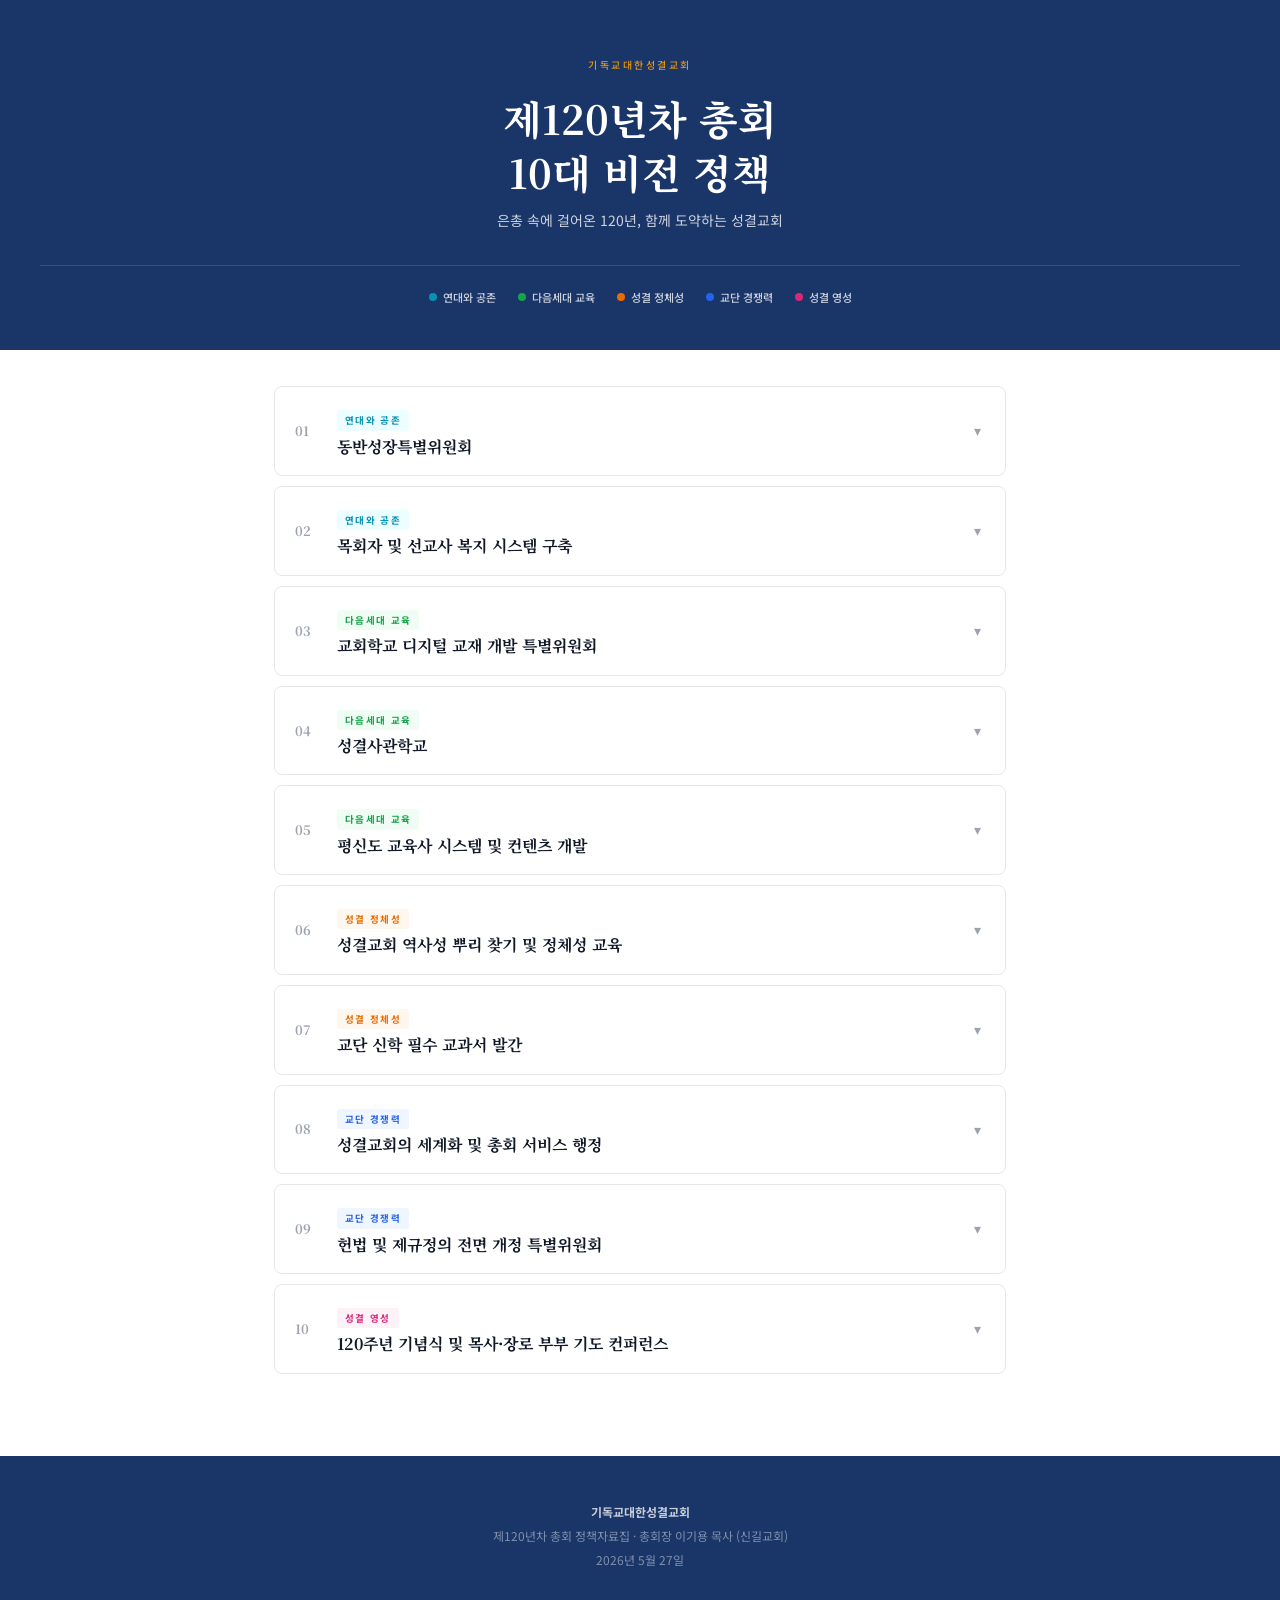
==== index.html @ c4d9ec28 "제120년차 총회 10대 정책 카드 사이트 초기 구축 - index.html: 10개 정책 아코디언 카드 메인 페이지 - policy-01~10.html: 각 정책 상세 페이지 (" ====
<!DOCTYPE html>
<html lang="ko">
<head>
  <meta charset="UTF-8">
  <meta name="viewport" content="width=device-width, initial-scale=1.0">
  <title>제120년차 총회 10대 비전 정책</title>
  <meta name="description" content="기독교대한성결교회 제120년차 총회 10대 비전 정책">
  <link rel="preconnect" href="https://fonts.googleapis.com">
  <link rel="preconnect" href="https://fonts.gstatic.com" crossorigin>
  <link rel="stylesheet" href="https://fonts.googleapis.com/css2?family=Noto+Serif+KR:wght@400;600;700&family=Noto+Sans+KR:wght@300;400;500;700&display=swap">
  <link rel="stylesheet" href="style.css">
</head>
<body>

<header class="site-hero">
  <p class="site-hero-eyebrow">기독교대한성결교회</p>
  <h1 class="site-hero-title">제120년차 총회<br>10대 비전 정책</h1>
  <p class="site-hero-sub">은총 속에 걸어온 120년, 함께 도약하는 성결교회</p>
  <div class="cat-legend">
    <span class="cat-pill"><span class="cat-dot" style="background:#0891B2"></span>연대와 공존</span>
    <span class="cat-pill"><span class="cat-dot" style="background:#16A34A"></span>다음세대 교육</span>
    <span class="cat-pill"><span class="cat-dot" style="background:#EA6C00"></span>성결 정체성</span>
    <span class="cat-pill"><span class="cat-dot" style="background:#2563EB"></span>교단 경쟁력</span>
    <span class="cat-pill"><span class="cat-dot" style="background:#DB2777"></span>성결 영성</span>
  </div>
</header>

<main class="policies-wrap">

  <details class="policy-item">
    <summary>
      <span class="policy-num">01</span>
      <div class="policy-summary-body">
        <span class="policy-cat-badge" style="background:#ECFEFF;color:#0891B2;">연대와 공존</span>
        <div class="policy-summary-title">동반성장특별위원회</div>
      </div>
      <span class="policy-chevron">▾</span>
    </summary>
    <div class="policy-detail-panel">
      <p class="policy-detail-desc">교단 창립 120주년을 맞아 120개 지교회의 리모델링·재활성화 사업을 추진합니다. 1교회당 2천만 원을 지원하고, 농·어촌 교회와의 연대 및 지속 가능한 동반 성장 생태계를 구축합니다.</p>
      <a href="policy-01.html" class="policy-detail-link" style="color:#0891B2;">전체 내용 보기 →</a>
    </div>
  </details>

  <details class="policy-item">
    <summary>
      <span class="policy-num">02</span>
      <div class="policy-summary-body">
        <span class="policy-cat-badge" style="background:#ECFEFF;color:#0891B2;">연대와 공존</span>
        <div class="policy-summary-title">목회자 및 선교사 복지 시스템 구축</div>
      </div>
      <span class="policy-chevron">▾</span>
    </summary>
    <div class="policy-detail-panel">
      <p class="policy-detail-desc">목회자 재교육 시스템 구축, 안식월 제도 법제화, 퇴직 연금 정비 등을 통해 사역자의 안정적인 목회 환경과 은퇴 보장 시스템을 구축합니다. 선교사의 사역 안전망도 함께 확충합니다.</p>
      <a href="policy-02.html" class="policy-detail-link" style="color:#0891B2;">전체 내용 보기 →</a>
    </div>
  </details>

  <details class="policy-item">
    <summary>
      <span class="policy-num">03</span>
      <div class="policy-summary-body">
        <span class="policy-cat-badge" style="background:#F0FDF4;color:#16A34A;">다음세대 교육</span>
        <div class="policy-summary-title">교회학교 디지털 교재 개발 특별위원회</div>
      </div>
      <span class="policy-chevron">▾</span>
    </summary>
    <div class="policy-detail-panel">
      <p class="policy-detail-desc">VR·AR 기술과 고품질 영상이 결합된 멀티미디어 스마트 공과 시스템을 개발하고, AI·스마트폰 기반 주 7일 신앙 교육 플랫폼을 구축합니다. 사업기간 3년으로 진행됩니다.</p>
      <a href="policy-03.html" class="policy-detail-link" style="color:#16A34A;">전체 내용 보기 →</a>
    </div>
  </details>

  <details class="policy-item">
    <summary>
      <span class="policy-num">04</span>
      <div class="policy-summary-body">
        <span class="policy-cat-badge" style="background:#F0FDF4;color:#16A34A;">다음세대 교육</span>
        <div class="policy-summary-title">성결사관학교</div>
      </div>
      <span class="policy-chevron">▾</span>
    </summary>
    <div class="policy-detail-panel">
      <p class="policy-detail-desc">청소년·청년 우수 인재를 조기 발굴하여 매년 40명씩, 10년간 400명의 교단 미래 지도자를 양성합니다. 심화 교육, 해외 연수, 멘토링을 통한 생애주기별 인재 관리 시스템을 구축합니다.</p>
      <a href="policy-04.html" class="policy-detail-link" style="color:#16A34A;">전체 내용 보기 →</a>
    </div>
  </details>

  <details class="policy-item">
    <summary>
      <span class="policy-num">05</span>
      <div class="policy-summary-body">
        <span class="policy-cat-badge" style="background:#F0FDF4;color:#16A34A;">다음세대 교육</span>
        <div class="policy-summary-title">평신도 교육사 시스템 및 컨텐츠 개발</div>
      </div>
      <span class="policy-chevron">▾</span>
    </summary>
    <div class="policy-detail-panel">
      <p class="policy-detail-desc">지방 교회 교회학교 공동화 현상에 대응해, 우수 평신도를 발굴하고 총회 인준 '평신도 교육사' 자격을 부여합니다. 신학교 입학 시 특전을 제공하여 전문 사역자로 세웁니다.</p>
      <a href="policy-05.html" class="policy-detail-link" style="color:#16A34A;">전체 내용 보기 →</a>
    </div>
  </details>

  <details class="policy-item">
    <summary>
      <span class="policy-num">06</span>
      <div class="policy-summary-body">
        <span class="policy-cat-badge" style="background:#FFF7ED;color:#EA6C00;">성결 정체성</span>
        <div class="policy-summary-title">성결교회 역사성 뿌리 찾기 및 정체성 교육</div>
      </div>
      <span class="policy-chevron">▾</span>
    </summary>
    <div class="policy-detail-panel">
      <p class="policy-detail-desc">성결 신학의 뿌리인 영국·미국·일본을 방문하여 쇼츠를 제작·보급하고, 전 성결교인을 대상으로 교단 정체성 교육 및 감상문 공모를 통해 시상합니다.</p>
      <a href="policy-06.html" class="policy-detail-link" style="color:#EA6C00;">전체 내용 보기 →</a>
    </div>
  </details>

  <details class="policy-item">
    <summary>
      <span class="policy-num">07</span>
      <div class="policy-summary-body">
        <span class="policy-cat-badge" style="background:#FFF7ED;color:#EA6C00;">성결 정체성</span>
        <div class="policy-summary-title">교단 신학 필수 교과서 발간</div>
      </div>
      <span class="policy-chevron">▾</span>
    </summary>
    <div class="policy-detail-panel">
      <p class="policy-detail-desc">구약신학 등 9개 과목의 교단 필수 신학 교과서를 발간하여 서울신학대학교와 모든 지방 신학교의 공통 교재로 사용합니다. 해외 선교지 신학교에도 번역·보급합니다.</p>
      <a href="policy-07.html" class="policy-detail-link" style="color:#EA6C00;">전체 내용 보기 →</a>
    </div>
  </details>

  <details class="policy-item">
    <summary>
      <span class="policy-num">08</span>
      <div class="policy-summary-body">
        <span class="policy-cat-badge" style="background:#EFF6FF;color:#2563EB;">교단 경쟁력</span>
        <div class="policy-summary-title">성결교회의 세계화 및 총회 서비스 행정</div>
      </div>
      <span class="policy-chevron">▾</span>
    </summary>
    <div class="policy-detail-panel">
      <p class="policy-detail-desc">사중복음 신학의 세계적 표준을 확립하고 해외 선교지 총회를 교단 행정에 편입합니다. 데이터 기반 디지털 스마트 행정과 지교회 목회 서비스 행정 시스템을 구축합니다.</p>
      <a href="policy-08.html" class="policy-detail-link" style="color:#2563EB;">전체 내용 보기 →</a>
    </div>
  </details>

  <details class="policy-item">
    <summary>
      <span class="policy-num">09</span>
      <div class="policy-summary-body">
        <span class="policy-cat-badge" style="background:#EFF6FF;color:#2563EB;">교단 경쟁력</span>
        <div class="policy-summary-title">헌법 및 제규정의 전면 개정 특별위원회</div>
      </div>
      <span class="policy-chevron">▾</span>
    </summary>
    <div class="policy-detail-panel">
      <p class="policy-detail-desc">교단 헌법과 제규정을 전면 검토·개정하여 시대 변화에 부응하는 능동적 리더십 체계를 구축합니다. 자문위원 7명, 개정위원 13명으로 구성된 특별위원회가 1년간 추진합니다.</p>
      <a href="policy-09.html" class="policy-detail-link" style="color:#2563EB;">전체 내용 보기 →</a>
    </div>
  </details>

  <details class="policy-item">
    <summary>
      <span class="policy-num">10</span>
      <div class="policy-summary-body">
        <span class="policy-cat-badge" style="background:#FDF2F8;color:#DB2777;">성결 영성</span>
        <div class="policy-summary-title">120주년 기념식 및 목사·장로 부부 기도 컨퍼런스</div>
      </div>
      <span class="policy-chevron">▾</span>
    </summary>
    <div class="policy-detail-panel">
      <p class="policy-detail-desc">2026년 10월 5~6일 신길교회에서 목사·장로 부부 기도 컨퍼런스를 개최하고, 전국 13개 지역에서 성결영성 회복 성회를 동시 진행합니다. 성결교회 본연의 뜨거운 영성 회복이 목표입니다.</p>
      <a href="policy-10.html" class="policy-detail-link" style="color:#DB2777;">전체 내용 보기 →</a>
    </div>
  </details>

</main>

<footer class="site-footer">
  <p>
    <strong>기독교대한성결교회</strong><br>
    제120년차 총회 정책자료집 · 총회장 이기용 목사 (신길교회)<br>
    2026년 5월 27일
  </p>
</footer>

</body>
</html>
---- style.css ----
/* ── TOKENS ─────────────────────────────────────── */
:root {
  color-scheme: light;
  --navy: #1A3568;
  --amber: #E8960C;
  --bg: #FFFFFF;
  --text: #111827;
  --text-muted: #4B5563;
  --text-faint: #9CA3AF;
  --border: #E5E7EB;
  --border-soft: #F3F4F6;
  --sol: #0891B2;
  --gen: #16A34A;
  --hol: #EA6C00;
  --cmp: #2563EB;
  --spr: #DB2777;
}
*, *::before, *::after { box-sizing: border-box; margin: 0; padding: 0; }
html { scroll-behavior: smooth; color-scheme: light; }
body {
  font-family: 'Noto Sans KR', 'Apple SD Gothic Neo', system-ui, sans-serif;
  background: #fff;
  color: var(--text);
  line-height: 1.7;
  font-size: 15px;
  word-break: keep-all;
  overflow-wrap: break-word;
  overflow-x: hidden;
}

/* ── INDEX: HERO ────────────────────────────────── */
.site-hero {
  background: var(--navy);
  padding: 56px 40px 44px;
  text-align: center;
}
.site-hero-eyebrow {
  font-size: 10px; font-weight: 500; letter-spacing: 0.25em;
  text-transform: uppercase; color: var(--amber); margin-bottom: 18px;
}
.site-hero-title {
  font-family: 'Noto Serif KR', serif;
  font-size: clamp(24px, 5vw, 40px); font-weight: 700;
  color: #fff; line-height: 1.35; margin-bottom: 10px;
}
.site-hero-sub {
  font-size: 14px; color: rgba(255,255,255,0.78); margin-bottom: 32px;
}
.cat-legend {
  display: flex; flex-wrap: wrap; justify-content: center; gap: 10px 22px;
  padding-top: 22px; border-top: 1px solid rgba(255,255,255,0.12);
}
.cat-pill {
  display: flex; align-items: center; gap: 6px;
  font-size: 11px; color: rgba(255,255,255,0.78); font-weight: 500;
}
.cat-dot { width: 8px; height: 8px; border-radius: 50%; flex-shrink: 0; }

/* ── INDEX: ACCORDION ───────────────────────────── */
.policies-wrap {
  max-width: 780px; margin: 0 auto; padding: 36px 24px 72px;
}
.policy-item {
  border: 1.5px solid var(--border);
  border-radius: 8px; margin-bottom: 10px;
  overflow: hidden;
  transition: box-shadow 0.15s;
}
.policy-item:hover { box-shadow: 0 2px 14px rgba(0,0,0,0.08); }
.policy-item > summary {
  list-style: none; cursor: pointer;
  display: flex; align-items: center; gap: 14px;
  padding: 18px 20px;
  user-select: none;
}
.policy-item > summary::-webkit-details-marker { display: none; }
.policy-num {
  font-family: 'Noto Serif KR', serif; font-size: 13px; font-weight: 700;
  color: var(--text-faint); min-width: 28px;
  font-variant-numeric: tabular-nums;
}
.policy-summary-body { flex: 1; min-width: 0; }
.policy-cat-badge {
  font-size: 9.5px; font-weight: 700; letter-spacing: 0.14em;
  text-transform: uppercase; padding: 2px 8px; border-radius: 3px;
  display: inline-block; margin-bottom: 5px;
}
.policy-summary-title {
  font-family: 'Noto Serif KR', serif; font-size: 16px; font-weight: 700;
  color: var(--text); line-height: 1.35;
}
.policy-chevron {
  font-size: 14px; color: var(--text-faint); flex-shrink: 0;
  transition: transform 0.2s; padding: 4px;
}
details[open] > summary .policy-chevron { transform: rotate(180deg); }
.policy-detail-panel {
  padding: 0 20px 22px 62px;
  border-top: 1px solid var(--border-soft);
}
.policy-detail-desc {
  font-size: 13.5px; color: var(--text-muted); line-height: 1.85;
  margin-bottom: 16px; padding-top: 16px;
}
.policy-detail-link {
  display: inline-flex; align-items: center; gap: 5px;
  font-size: 13px; font-weight: 700;
  text-decoration: none; padding: 8px 18px;
  border: 1.5px solid currentColor; border-radius: 4px;
  transition: background 0.15s, color 0.15s;
}
.policy-detail-link:hover { color: #fff !important; }
.policy-detail-link:hover { background: currentColor; }

/* ── POLICY PAGE: TOP BAR ───────────────────────── */
.page-topbar {
  background: var(--navy); padding: 11px 24px;
  display: flex; align-items: center; gap: 10px;
  position: sticky; top: 0; z-index: 100;
}
.back-link {
  font-size: 12.5px; color: rgba(255,255,255,0.8); text-decoration: none;
  display: flex; align-items: center; gap: 5px;
  transition: color 0.15s; font-weight: 500;
}
.back-link:hover { color: #fff; }
.back-link::before { content: '←'; font-size: 15px; }
.topbar-sep { color: rgba(255,255,255,0.25); }
.topbar-label { font-size: 12px; color: rgba(255,255,255,0.45); }

/* ── POLICY PAGE: HERO ──────────────────────────── */
.policy-page-hero {
  padding: 44px 36px 36px;
  color: #fff;
}
.policy-page-num {
  font-size: 10.5px; font-weight: 700; letter-spacing: 0.18em;
  color: rgba(255,255,255,0.6); margin-bottom: 12px;
}
.policy-page-title {
  font-family: 'Noto Serif KR', serif;
  font-size: clamp(22px, 4vw, 34px); font-weight: 700;
  line-height: 1.35; text-wrap: balance; margin-bottom: 10px;
}
.policy-page-subtitle {
  font-size: 14px; color: rgba(255,255,255,0.82); font-style: italic;
  margin-bottom: 18px;
}
.cat-tag-hero {
  font-size: 10px; font-weight: 700; letter-spacing: 0.16em;
  text-transform: uppercase; background: rgba(255,255,255,0.2);
  color: #fff; padding: 3px 10px; border-radius: 3px; display: inline-block;
}

/* ── POLICY PAGE: CONTENT ───────────────────────── */
.policy-content {
  max-width: 760px; margin: 0 auto; padding: 40px 32px 80px;
}
.policy-desc {
  font-size: 14px; color: var(--text-muted); line-height: 1.9;
  margin-bottom: 18px;
}
.content-block { margin-bottom: 28px; }
.content-block-title {
  font-size: 10.5px; font-weight: 700; letter-spacing: 0.15em;
  text-transform: uppercase; color: var(--text-faint);
  margin-bottom: 10px; padding-bottom: 8px;
  border-bottom: 1px solid var(--border-soft);
}
.num-list { list-style: none; }
.num-list li {
  display: flex; gap: 12px; font-size: 13.5px; color: var(--text-muted);
  line-height: 1.8; padding: 7px 0; border-bottom: 1px solid var(--border-soft);
}
.num-list li:last-child { border-bottom: none; }
.num-list li > span:last-child { min-width: 0; flex: 1; }
.num-n {
  font-family: 'Noto Serif KR', serif; font-size: 12px; font-weight: 700;
  opacity: 0.55; min-width: 22px; padding-top: 2px; color: currentColor;
}
.chip-list { display: flex; flex-wrap: wrap; gap: 6px; }
.chip {
  font-size: 12px; padding: 5px 12px;
  border: 1.5px solid var(--border); color: var(--text-muted);
  border-radius: 3px; background: #fff;
}
.foot-row {
  display: flex; flex-wrap: wrap; gap: 12px 28px;
  padding-top: 16px; border-top: 1px solid var(--border-soft);
  font-size: 12.5px; color: var(--text-faint); margin-top: 4px;
}
.foot-row strong { color: var(--text-muted); font-weight: 500; margin-right: 3px; }
.obj-grid {
  display: grid; grid-template-columns: repeat(3, 1fr); gap: 8px; margin-top: 4px;
}
.obj-card {
  border: 1.5px solid var(--border); padding: 14px;
  border-radius: 4px; font-size: 12.5px; color: var(--text-muted);
  line-height: 1.6; text-align: center;
}
.obj-n {
  display: block; font-family: 'Noto Serif KR', serif; font-size: 20px;
  font-weight: 700; opacity: 0.18; margin-bottom: 4px; color: currentColor;
}
.sub-box {
  border: 1.5px solid var(--border); border-top-width: 3px;
  padding: 22px 26px; margin-top: 24px;
}
.sub-box-title {
  font-size: 10.5px; font-weight: 700; letter-spacing: 0.15em;
  text-transform: uppercase; margin-bottom: 14px;
}

/* TABLE */
.tbl-wrap { overflow-x: auto; -webkit-overflow-scrolling: touch; margin-top: 8px; }
.data-tbl {
  font-size: 12.5px; border-collapse: collapse; min-width: 380px; width: 100%;
}
.data-tbl th {
  padding: 8px 12px; text-align: left; font-size: 11px; font-weight: 600;
  color: var(--text-muted); border-bottom: 1px solid var(--border); background: #F8FAFC;
}
.data-tbl td {
  padding: 7px 12px; border-bottom: 1px solid var(--border-soft); color: var(--text-muted);
}
.data-tbl td.td-em { color: var(--text); font-weight: 500; }
.data-tbl tr:last-child td { border-bottom: none; }
.data-tbl tr:nth-child(even) td { background: #FAFAFA; }

/* FOOTER */
.site-footer {
  background: var(--navy); padding: 44px 32px; text-align: center;
}
.site-footer p { font-size: 12px; color: rgba(255,255,255,0.45); line-height: 2; }
.site-footer strong { color: rgba(255,255,255,0.75); }
.policy-nav {
  display: flex; justify-content: space-between; align-items: center;
  max-width: 760px; margin: 0 auto 0; padding: 20px 32px;
  border-top: 1px solid var(--border); gap: 12px;
}
.policy-nav a {
  font-size: 13px; color: var(--text-muted); text-decoration: none;
  display: flex; align-items: center; gap: 5px; font-weight: 500;
  padding: 8px 14px; border: 1px solid var(--border); border-radius: 4px;
  transition: background 0.12s;
}
.policy-nav a:hover { background: var(--border-soft); }

/* RESPONSIVE */
@media (max-width: 600px) {
  body { font-size: 16px; }
  .site-hero { padding: 36px 20px 28px; }
  .policies-wrap { padding: 20px 14px 48px; }
  .policy-detail-panel { padding: 0 14px 18px 14px; }
  .policy-detail-desc { font-size: 14.5px; }
  .policy-page-hero { padding: 32px 20px 24px; }
  .policy-content { padding: 28px 18px 60px; }
  .policy-desc { font-size: 14.5px; }
  .num-list li { font-size: 14.5px; }
  .obj-grid { grid-template-columns: 1fr; }
  .foot-row { flex-direction: column; gap: 6px; }
  .policy-nav { padding: 16px 18px; }
  .sub-box { padding: 18px 16px; }
}
@media (max-width: 400px) {
  .policy-summary-title { font-size: 15px; }
  .policy-detail-panel { padding: 0 12px 16px 12px; }
}
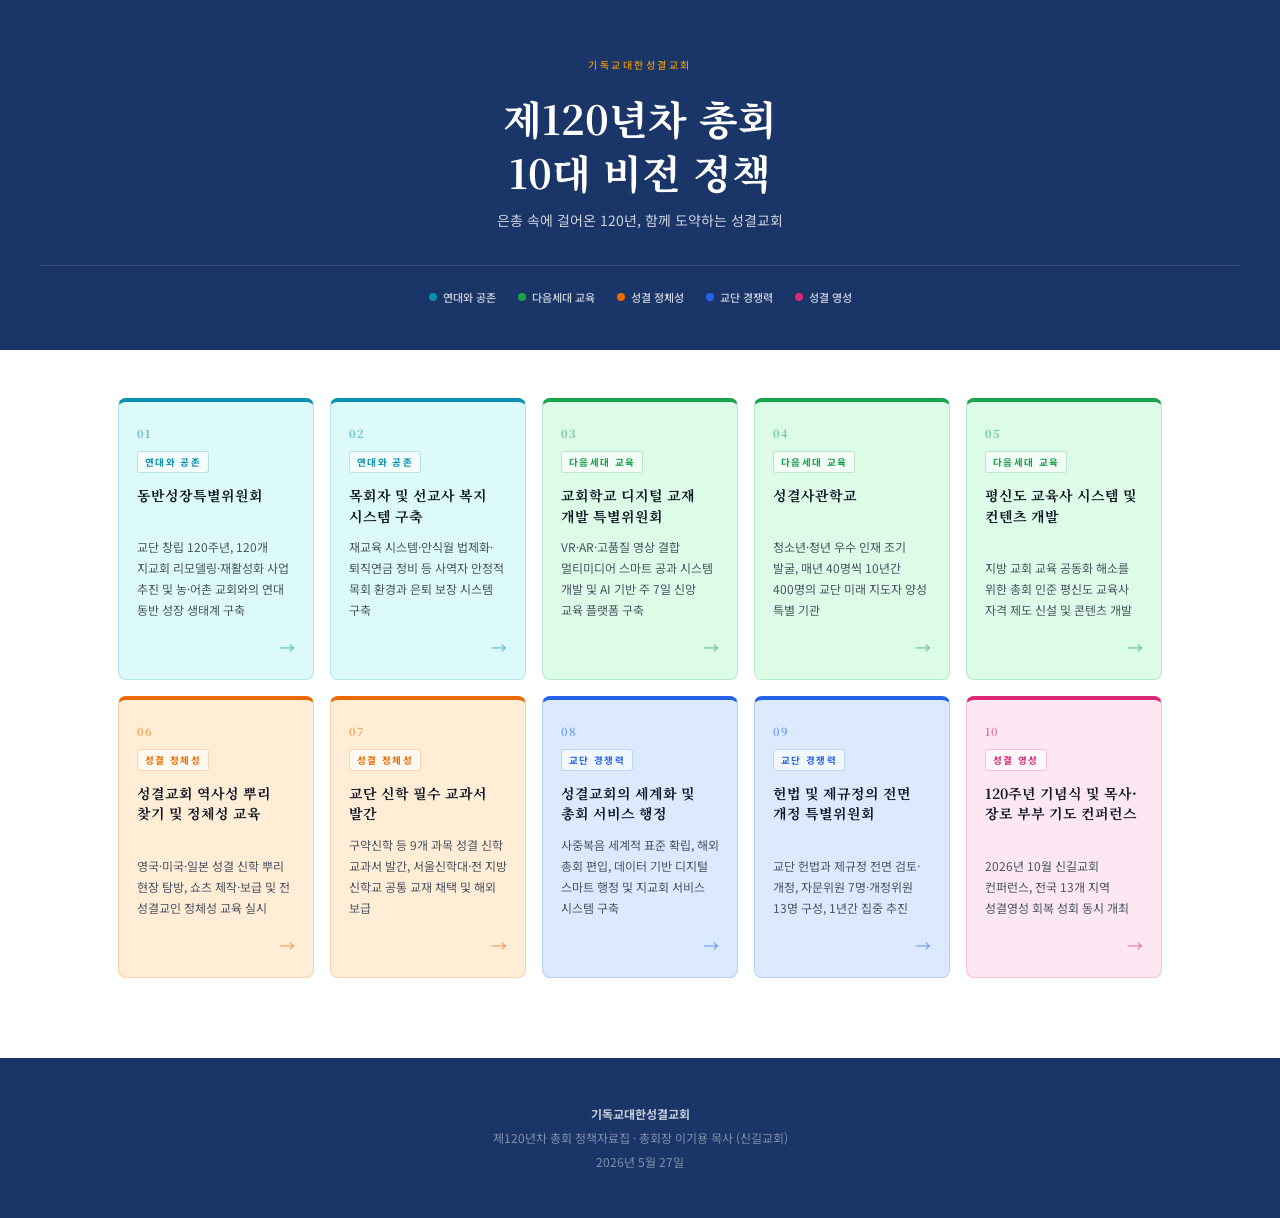
==== commit 939d1b13: "메인 페이지 레이아웃 변경: 아코디언 → 5×2 카드 그리드 - 10개 정책을 5열×2행 그리드 카드로 배치 - 카드마다 카테고리별 연한 배경색 적용 (teal/green/oran" ====
--- a/index.html
+++ b/index.html
@@ -25,158 +25,90 @@
   </div>
 </header>
 
-<main class="policies-wrap">
+<main class="cards-wrap">
+  <div class="cards-grid">
 
-  <details class="policy-item">
-    <summary>
-      <span class="policy-num">01</span>
-      <div class="policy-summary-body">
-        <span class="policy-cat-badge" style="background:#ECFEFF;color:#0891B2;">연대와 공존</span>
-        <div class="policy-summary-title">동반성장특별위원회</div>
-      </div>
-      <span class="policy-chevron">▾</span>
-    </summary>
-    <div class="policy-detail-panel">
-      <p class="policy-detail-desc">교단 창립 120주년을 맞아 120개 지교회의 리모델링·재활성화 사업을 추진합니다. 1교회당 2천만 원을 지원하고, 농·어촌 교회와의 연대 및 지속 가능한 동반 성장 생태계를 구축합니다.</p>
-      <a href="policy-01.html" class="policy-detail-link" style="color:#0891B2;">전체 내용 보기 →</a>
-    </div>
-  </details>
+    <a href="policy-01.html" class="pcard" style="--cc:#0891B2;--cb:#DCFAF9;">
+      <div class="pcard-num">01</div>
+      <span class="pcard-cat">연대와 공존</span>
+      <div class="pcard-title">동반성장특별위원회</div>
+      <p class="pcard-desc">교단 창립 120주년, 120개 지교회 리모델링·재활성화 사업 추진 및 농·어촌 교회와의 연대 동반 성장 생태계 구축</p>
+      <span class="pcard-arrow">→</span>
+    </a>
 
-  <details class="policy-item">
-    <summary>
-      <span class="policy-num">02</span>
-      <div class="policy-summary-body">
-        <span class="policy-cat-badge" style="background:#ECFEFF;color:#0891B2;">연대와 공존</span>
-        <div class="policy-summary-title">목회자 및 선교사 복지 시스템 구축</div>
-      </div>
-      <span class="policy-chevron">▾</span>
-    </summary>
-    <div class="policy-detail-panel">
-      <p class="policy-detail-desc">목회자 재교육 시스템 구축, 안식월 제도 법제화, 퇴직 연금 정비 등을 통해 사역자의 안정적인 목회 환경과 은퇴 보장 시스템을 구축합니다. 선교사의 사역 안전망도 함께 확충합니다.</p>
-      <a href="policy-02.html" class="policy-detail-link" style="color:#0891B2;">전체 내용 보기 →</a>
-    </div>
-  </details>
+    <a href="policy-02.html" class="pcard" style="--cc:#0891B2;--cb:#DCFAF9;">
+      <div class="pcard-num">02</div>
+      <span class="pcard-cat">연대와 공존</span>
+      <div class="pcard-title">목회자 및 선교사 복지 시스템 구축</div>
+      <p class="pcard-desc">재교육 시스템·안식월 법제화·퇴직연금 정비 등 사역자 안정적 목회 환경과 은퇴 보장 시스템 구축</p>
+      <span class="pcard-arrow">→</span>
+    </a>
 
-  <details class="policy-item">
-    <summary>
-      <span class="policy-num">03</span>
-      <div class="policy-summary-body">
-        <span class="policy-cat-badge" style="background:#F0FDF4;color:#16A34A;">다음세대 교육</span>
-        <div class="policy-summary-title">교회학교 디지털 교재 개발 특별위원회</div>
-      </div>
-      <span class="policy-chevron">▾</span>
-    </summary>
-    <div class="policy-detail-panel">
-      <p class="policy-detail-desc">VR·AR 기술과 고품질 영상이 결합된 멀티미디어 스마트 공과 시스템을 개발하고, AI·스마트폰 기반 주 7일 신앙 교육 플랫폼을 구축합니다. 사업기간 3년으로 진행됩니다.</p>
-      <a href="policy-03.html" class="policy-detail-link" style="color:#16A34A;">전체 내용 보기 →</a>
-    </div>
-  </details>
+    <a href="policy-03.html" class="pcard" style="--cc:#16A34A;--cb:#DCFCE7;">
+      <div class="pcard-num">03</div>
+      <span class="pcard-cat">다음세대 교육</span>
+      <div class="pcard-title">교회학교 디지털 교재 개발 특별위원회</div>
+      <p class="pcard-desc">VR·AR·고품질 영상 결합 멀티미디어 스마트 공과 시스템 개발 및 AI 기반 주 7일 신앙 교육 플랫폼 구축</p>
+      <span class="pcard-arrow">→</span>
+    </a>
 
-  <details class="policy-item">
-    <summary>
-      <span class="policy-num">04</span>
-      <div class="policy-summary-body">
-        <span class="policy-cat-badge" style="background:#F0FDF4;color:#16A34A;">다음세대 교육</span>
-        <div class="policy-summary-title">성결사관학교</div>
-      </div>
-      <span class="policy-chevron">▾</span>
-    </summary>
-    <div class="policy-detail-panel">
-      <p class="policy-detail-desc">청소년·청년 우수 인재를 조기 발굴하여 매년 40명씩, 10년간 400명의 교단 미래 지도자를 양성합니다. 심화 교육, 해외 연수, 멘토링을 통한 생애주기별 인재 관리 시스템을 구축합니다.</p>
-      <a href="policy-04.html" class="policy-detail-link" style="color:#16A34A;">전체 내용 보기 →</a>
-    </div>
-  </details>
+    <a href="policy-04.html" class="pcard" style="--cc:#16A34A;--cb:#DCFCE7;">
+      <div class="pcard-num">04</div>
+      <span class="pcard-cat">다음세대 교육</span>
+      <div class="pcard-title">성결사관학교</div>
+      <p class="pcard-desc">청소년·청년 우수 인재 조기 발굴, 매년 40명씩 10년간 400명의 교단 미래 지도자 양성 특별 기관</p>
+      <span class="pcard-arrow">→</span>
+    </a>
 
-  <details class="policy-item">
-    <summary>
-      <span class="policy-num">05</span>
-      <div class="policy-summary-body">
-        <span class="policy-cat-badge" style="background:#F0FDF4;color:#16A34A;">다음세대 교육</span>
-        <div class="policy-summary-title">평신도 교육사 시스템 및 컨텐츠 개발</div>
-      </div>
-      <span class="policy-chevron">▾</span>
-    </summary>
-    <div class="policy-detail-panel">
-      <p class="policy-detail-desc">지방 교회 교회학교 공동화 현상에 대응해, 우수 평신도를 발굴하고 총회 인준 '평신도 교육사' 자격을 부여합니다. 신학교 입학 시 특전을 제공하여 전문 사역자로 세웁니다.</p>
-      <a href="policy-05.html" class="policy-detail-link" style="color:#16A34A;">전체 내용 보기 →</a>
-    </div>
-  </details>
+    <a href="policy-05.html" class="pcard" style="--cc:#16A34A;--cb:#DCFCE7;">
+      <div class="pcard-num">05</div>
+      <span class="pcard-cat">다음세대 교육</span>
+      <div class="pcard-title">평신도 교육사 시스템 및 컨텐츠 개발</div>
+      <p class="pcard-desc">지방 교회 교육 공동화 해소를 위한 총회 인준 평신도 교육사 자격 제도 신설 및 콘텐츠 개발</p>
+      <span class="pcard-arrow">→</span>
+    </a>
 
-  <details class="policy-item">
-    <summary>
-      <span class="policy-num">06</span>
-      <div class="policy-summary-body">
-        <span class="policy-cat-badge" style="background:#FFF7ED;color:#EA6C00;">성결 정체성</span>
-        <div class="policy-summary-title">성결교회 역사성 뿌리 찾기 및 정체성 교육</div>
-      </div>
-      <span class="policy-chevron">▾</span>
-    </summary>
-    <div class="policy-detail-panel">
-      <p class="policy-detail-desc">성결 신학의 뿌리인 영국·미국·일본을 방문하여 쇼츠를 제작·보급하고, 전 성결교인을 대상으로 교단 정체성 교육 및 감상문 공모를 통해 시상합니다.</p>
-      <a href="policy-06.html" class="policy-detail-link" style="color:#EA6C00;">전체 내용 보기 →</a>
-    </div>
-  </details>
+    <a href="policy-06.html" class="pcard" style="--cc:#EA6C00;--cb:#FFEDD5;">
+      <div class="pcard-num">06</div>
+      <span class="pcard-cat">성결 정체성</span>
+      <div class="pcard-title">성결교회 역사성 뿌리 찾기 및 정체성 교육</div>
+      <p class="pcard-desc">영국·미국·일본 성결 신학 뿌리 현장 탐방, 쇼츠 제작·보급 및 전 성결교인 정체성 교육 실시</p>
+      <span class="pcard-arrow">→</span>
+    </a>
 
-  <details class="policy-item">
-    <summary>
-      <span class="policy-num">07</span>
-      <div class="policy-summary-body">
-        <span class="policy-cat-badge" style="background:#FFF7ED;color:#EA6C00;">성결 정체성</span>
-        <div class="policy-summary-title">교단 신학 필수 교과서 발간</div>
-      </div>
-      <span class="policy-chevron">▾</span>
-    </summary>
-    <div class="policy-detail-panel">
-      <p class="policy-detail-desc">구약신학 등 9개 과목의 교단 필수 신학 교과서를 발간하여 서울신학대학교와 모든 지방 신학교의 공통 교재로 사용합니다. 해외 선교지 신학교에도 번역·보급합니다.</p>
-      <a href="policy-07.html" class="policy-detail-link" style="color:#EA6C00;">전체 내용 보기 →</a>
-    </div>
-  </details>
+    <a href="policy-07.html" class="pcard" style="--cc:#EA6C00;--cb:#FFEDD5;">
+      <div class="pcard-num">07</div>
+      <span class="pcard-cat">성결 정체성</span>
+      <div class="pcard-title">교단 신학 필수 교과서 발간</div>
+      <p class="pcard-desc">구약신학 등 9개 과목 성결 신학 교과서 발간, 서울신학대·전 지방 신학교 공통 교재 채택 및 해외 보급</p>
+      <span class="pcard-arrow">→</span>
+    </a>
 
-  <details class="policy-item">
-    <summary>
-      <span class="policy-num">08</span>
-      <div class="policy-summary-body">
-        <span class="policy-cat-badge" style="background:#EFF6FF;color:#2563EB;">교단 경쟁력</span>
-        <div class="policy-summary-title">성결교회의 세계화 및 총회 서비스 행정</div>
-      </div>
-      <span class="policy-chevron">▾</span>
-    </summary>
-    <div class="policy-detail-panel">
-      <p class="policy-detail-desc">사중복음 신학의 세계적 표준을 확립하고 해외 선교지 총회를 교단 행정에 편입합니다. 데이터 기반 디지털 스마트 행정과 지교회 목회 서비스 행정 시스템을 구축합니다.</p>
-      <a href="policy-08.html" class="policy-detail-link" style="color:#2563EB;">전체 내용 보기 →</a>
-    </div>
-  </details>
+    <a href="policy-08.html" class="pcard" style="--cc:#2563EB;--cb:#DBEAFE;">
+      <div class="pcard-num">08</div>
+      <span class="pcard-cat">교단 경쟁력</span>
+      <div class="pcard-title">성결교회의 세계화 및 총회 서비스 행정</div>
+      <p class="pcard-desc">사중복음 세계적 표준 확립, 해외 총회 편입, 데이터 기반 디지털 스마트 행정 및 지교회 서비스 시스템 구축</p>
+      <span class="pcard-arrow">→</span>
+    </a>
 
-  <details class="policy-item">
-    <summary>
-      <span class="policy-num">09</span>
-      <div class="policy-summary-body">
-        <span class="policy-cat-badge" style="background:#EFF6FF;color:#2563EB;">교단 경쟁력</span>
-        <div class="policy-summary-title">헌법 및 제규정의 전면 개정 특별위원회</div>
-      </div>
-      <span class="policy-chevron">▾</span>
-    </summary>
-    <div class="policy-detail-panel">
-      <p class="policy-detail-desc">교단 헌법과 제규정을 전면 검토·개정하여 시대 변화에 부응하는 능동적 리더십 체계를 구축합니다. 자문위원 7명, 개정위원 13명으로 구성된 특별위원회가 1년간 추진합니다.</p>
-      <a href="policy-09.html" class="policy-detail-link" style="color:#2563EB;">전체 내용 보기 →</a>
-    </div>
-  </details>
+    <a href="policy-09.html" class="pcard" style="--cc:#2563EB;--cb:#DBEAFE;">
+      <div class="pcard-num">09</div>
+      <span class="pcard-cat">교단 경쟁력</span>
+      <div class="pcard-title">헌법 및 제규정의 전면 개정 특별위원회</div>
+      <p class="pcard-desc">교단 헌법과 제규정 전면 검토·개정, 자문위원 7명·개정위원 13명 구성, 1년간 집중 추진</p>
+      <span class="pcard-arrow">→</span>
+    </a>
 
-  <details class="policy-item">
-    <summary>
-      <span class="policy-num">10</span>
-      <div class="policy-summary-body">
-        <span class="policy-cat-badge" style="background:#FDF2F8;color:#DB2777;">성결 영성</span>
-        <div class="policy-summary-title">120주년 기념식 및 목사·장로 부부 기도 컨퍼런스</div>
-      </div>
-      <span class="policy-chevron">▾</span>
-    </summary>
-    <div class="policy-detail-panel">
-      <p class="policy-detail-desc">2026년 10월 5~6일 신길교회에서 목사·장로 부부 기도 컨퍼런스를 개최하고, 전국 13개 지역에서 성결영성 회복 성회를 동시 진행합니다. 성결교회 본연의 뜨거운 영성 회복이 목표입니다.</p>
-      <a href="policy-10.html" class="policy-detail-link" style="color:#DB2777;">전체 내용 보기 →</a>
-    </div>
-  </details>
+    <a href="policy-10.html" class="pcard" style="--cc:#DB2777;--cb:#FCE7F3;">
+      <div class="pcard-num">10</div>
+      <span class="pcard-cat">성결 영성</span>
+      <div class="pcard-title">120주년 기념식 및 목사·장로 부부 기도 컨퍼런스</div>
+      <p class="pcard-desc">2026년 10월 신길교회 컨퍼런스, 전국 13개 지역 성결영성 회복 성회 동시 개최</p>
+      <span class="pcard-arrow">→</span>
+    </a>
 
+  </div>
 </main>
 
 <footer class="site-footer">
--- a/style.css
+++ b/style.css
@@ -56,61 +56,75 @@
 }
 .cat-dot { width: 8px; height: 8px; border-radius: 50%; flex-shrink: 0; }
 
-/* ── INDEX: ACCORDION ───────────────────────────── */
-.policies-wrap {
-  max-width: 780px; margin: 0 auto; padding: 36px 24px 72px;
-}
-.policy-item {
-  border: 1.5px solid var(--border);
-  border-radius: 8px; margin-bottom: 10px;
-  overflow: hidden;
-  transition: box-shadow 0.15s;
-}
-.policy-item:hover { box-shadow: 0 2px 14px rgba(0,0,0,0.08); }
-.policy-item > summary {
-  list-style: none; cursor: pointer;
-  display: flex; align-items: center; gap: 14px;
-  padding: 18px 20px;
-  user-select: none;
-}
-.policy-item > summary::-webkit-details-marker { display: none; }
-.policy-num {
-  font-family: 'Noto Serif KR', serif; font-size: 13px; font-weight: 700;
-  color: var(--text-faint); min-width: 28px;
+/* ── INDEX: CARDS GRID ──────────────────────────── */
+.cards-wrap {
+  max-width: 1100px; margin: 0 auto; padding: 48px 28px 80px;
+}
+.cards-grid {
+  display: grid;
+  grid-template-columns: repeat(5, 1fr);
+  gap: 16px;
+}
+
+/* each card */
+.pcard {
+  display: flex; flex-direction: column;
+  background: var(--cb, #F0F9FF);
+  border: 1.5px solid color-mix(in srgb, var(--cc, #0891B2) 20%, transparent);
+  border-top: 4px solid var(--cc, #0891B2);
+  border-radius: 8px;
+  padding: 22px 18px 18px;
+  text-decoration: none;
+  color: var(--text);
+  transition: transform 0.15s, box-shadow 0.15s;
+  position: relative;
+  min-height: 240px;
+}
+.pcard:hover {
+  transform: translateY(-3px);
+  box-shadow: 0 8px 24px rgba(0,0,0,0.10);
+}
+.pcard-num {
+  font-family: 'Noto Serif KR', serif;
+  font-size: 11px; font-weight: 700;
+  color: var(--cc, #0891B2);
+  opacity: 0.55;
   font-variant-numeric: tabular-nums;
-}
-.policy-summary-body { flex: 1; min-width: 0; }
-.policy-cat-badge {
+  margin-bottom: 8px;
+  letter-spacing: 0.08em;
+}
+.pcard-cat {
   font-size: 9.5px; font-weight: 700; letter-spacing: 0.14em;
-  text-transform: uppercase; padding: 2px 8px; border-radius: 3px;
-  display: inline-block; margin-bottom: 5px;
-}
-.policy-summary-title {
-  font-family: 'Noto Serif KR', serif; font-size: 16px; font-weight: 700;
-  color: var(--text); line-height: 1.35;
-}
-.policy-chevron {
-  font-size: 14px; color: var(--text-faint); flex-shrink: 0;
-  transition: transform 0.2s; padding: 4px;
-}
-details[open] > summary .policy-chevron { transform: rotate(180deg); }
-.policy-detail-panel {
-  padding: 0 20px 22px 62px;
-  border-top: 1px solid var(--border-soft);
-}
-.policy-detail-desc {
-  font-size: 13.5px; color: var(--text-muted); line-height: 1.85;
-  margin-bottom: 16px; padding-top: 16px;
-}
-.policy-detail-link {
-  display: inline-flex; align-items: center; gap: 5px;
-  font-size: 13px; font-weight: 700;
-  text-decoration: none; padding: 8px 18px;
-  border: 1.5px solid currentColor; border-radius: 4px;
-  transition: background 0.15s, color 0.15s;
-}
-.policy-detail-link:hover { color: #fff !important; }
-.policy-detail-link:hover { background: currentColor; }
+  text-transform: uppercase;
+  color: var(--cc, #0891B2);
+  background: rgba(255,255,255,0.65);
+  border: 1px solid color-mix(in srgb, var(--cc, #0891B2) 25%, transparent);
+  padding: 2px 7px; border-radius: 3px;
+  display: inline-block; margin-bottom: 12px;
+  align-self: flex-start;
+}
+.pcard-title {
+  font-family: 'Noto Serif KR', serif;
+  font-size: 14px; font-weight: 700;
+  color: var(--text);
+  line-height: 1.45;
+  margin-bottom: 10px;
+  flex: 1;
+}
+.pcard-desc {
+  font-size: 12px; color: var(--text-muted);
+  line-height: 1.75; margin-bottom: 14px;
+}
+.pcard-arrow {
+  font-size: 16px; color: var(--cc, #0891B2);
+  align-self: flex-end;
+  opacity: 0.6;
+  transition: opacity 0.15s, transform 0.15s;
+}
+.pcard:hover .pcard-arrow {
+  opacity: 1;
+  transform: translateX(3px);
+}
 
 /* ── POLICY PAGE: TOP BAR ───────────────────────── */
 .page-topbar {
@@ -247,12 +261,18 @@
 .policy-nav a:hover { background: var(--border-soft); }
 
 /* RESPONSIVE */
+@media (max-width: 900px) {
+  .cards-grid { grid-template-columns: repeat(3, 1fr); gap: 12px; }
+  .cards-wrap { padding: 32px 20px 60px; }
+}
 @media (max-width: 600px) {
   body { font-size: 16px; }
   .site-hero { padding: 36px 20px 28px; }
-  .policies-wrap { padding: 20px 14px 48px; }
-  .policy-detail-panel { padding: 0 14px 18px 14px; }
-  .policy-detail-desc { font-size: 14.5px; }
+  .cards-grid { grid-template-columns: repeat(2, 1fr); gap: 10px; }
+  .cards-wrap { padding: 20px 14px 48px; }
+  .pcard { padding: 16px 14px 14px; min-height: 200px; }
+  .pcard-title { font-size: 13px; }
+  .pcard-desc { font-size: 11.5px; }
   .policy-page-hero { padding: 32px 20px 24px; }
   .policy-content { padding: 28px 18px 60px; }
   .policy-desc { font-size: 14.5px; }
@@ -263,6 +283,7 @@
   .sub-box { padding: 18px 16px; }
 }
 @media (max-width: 400px) {
-  .policy-summary-title { font-size: 15px; }
-  .policy-detail-panel { padding: 0 12px 16px 12px; }
-}
+  .cards-grid { grid-template-columns: repeat(2, 1fr); gap: 8px; }
+  .pcard { min-height: 180px; padding: 14px 12px 12px; }
+  .pcard-title { font-size: 12.5px; }
+}
